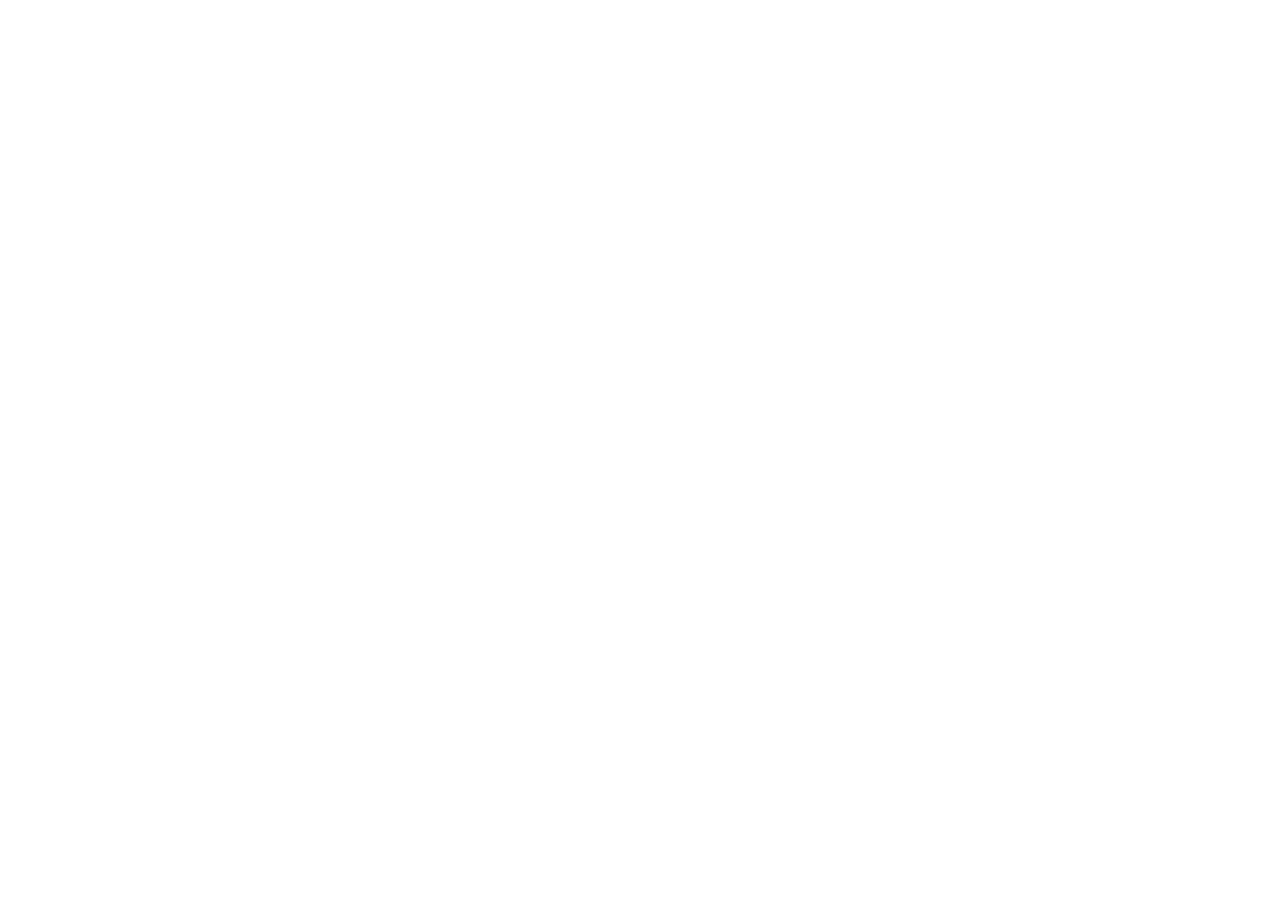
==== index.html @ a41dca9e "M1: repo scaffold — skeleton HTML pages, license, gitignore, README Adds valid <!doctype html> skele" ====
<!doctype html>
<html lang="en">
<head>
  <meta charset="UTF-8">
  <meta name="viewport" content="width=device-width, initial-scale=1">
  <title>Pulse — See the rhythm of your day.</title>
</head>
<body>
</body>
</html>
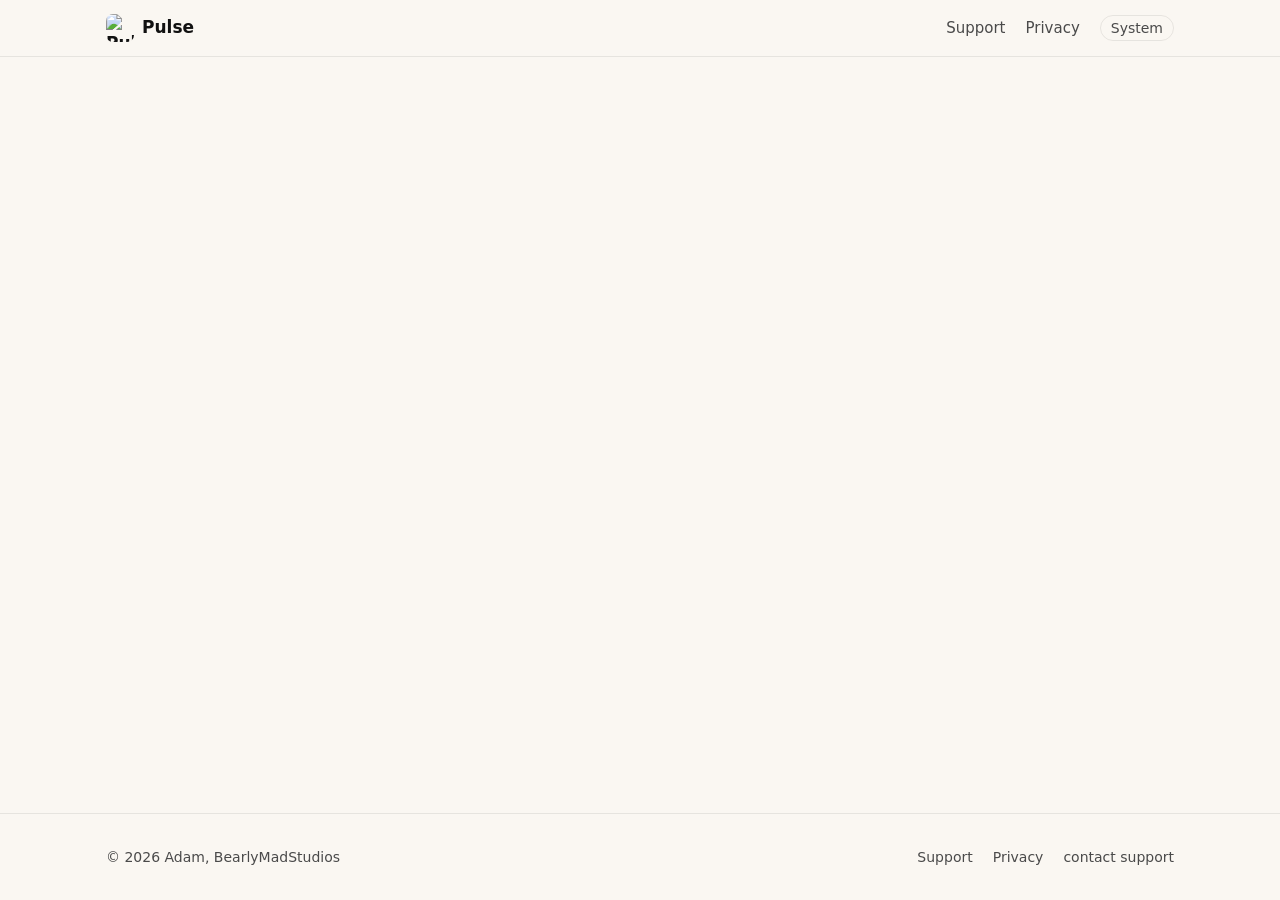
==== commit 5577681b: "M2: design tokens, base styles, shared header/footer Adds styles.css with §4 CSS custom property tok" ====
--- a/index.html
+++ b/index.html
@@ -4,7 +4,43 @@
   <meta charset="UTF-8">
   <meta name="viewport" content="width=device-width, initial-scale=1">
   <title>Pulse — See the rhythm of your day.</title>
+  <link rel="stylesheet" href="styles.css">
 </head>
 <body>
+  <a class="skip-link" href="#main">Skip to content</a>
+
+  <header class="site-header">
+    <div class="container header-inner">
+      <a href="index.html" class="wordmark">
+        <img src="assets/icon-180.png" alt="Pulse app icon" width="28" height="28">
+        <span>Pulse</span>
+      </a>
+      <nav class="site-nav" aria-label="Site navigation">
+        <a href="support.html">Support</a>
+        <a href="privacy.html">Privacy</a>
+        <button class="theme-toggle" aria-label="Toggle color theme">System</button>
+      </nav>
+    </div>
+  </header>
+
+  <main id="main" class="container">
+  </main>
+
+  <footer class="site-footer">
+    <div class="container footer-inner">
+      <p class="copyright">© 2026 Adam, BearlyMadStudios</p>
+      <nav class="footer-nav" aria-label="Footer navigation">
+        <a href="support.html">Support</a>
+        <a href="privacy.html">Privacy</a>
+        <a class="support-email"
+           data-user="pulse.support"
+           data-domain="bearcave.my"
+           href="#">
+          <noscript>Email: pulse.support [at] bearcave.my</noscript>
+          contact support
+        </a>
+      </nav>
+    </div>
+  </footer>
 </body>
 </html>
--- a/styles.css
+++ b/styles.css
@@ -0,0 +1,245 @@
+/* ============================================================
+   Design tokens — light (default)
+   ============================================================ */
+:root {
+  --bg:         #FAF7F2;
+  --fg:         #111111;
+  --fg-muted:   #4A4A4A;
+  --accent:     #FF3B30;
+  --accent-fg:  #FFFFFF;
+  --surface:    #FFFFFF;
+  --border:     rgba(0, 0, 0, 0.08);
+  --radius:     14px;
+  --radius-pill: 999px;
+  --maxw:       1100px;
+}
+
+/* Zero-JS dark path — OS preference */
+@media (prefers-color-scheme: dark) {
+  :root {
+    --bg:       #0E0E10;
+    --fg:       #F4F4F5;
+    --fg-muted: #A1A1AA;
+    --accent:   #FF453A;
+    --surface:  #18181B;
+    --border:   rgba(255, 255, 255, 0.10);
+  }
+}
+
+/* Explicit theme overrides (set by app.js in M3) */
+[data-theme="light"] {
+  --bg:         #FAF7F2;
+  --fg:         #111111;
+  --fg-muted:   #4A4A4A;
+  --accent:     #FF3B30;
+  --surface:    #FFFFFF;
+  --border:     rgba(0, 0, 0, 0.08);
+}
+
+[data-theme="dark"] {
+  --bg:       #0E0E10;
+  --fg:       #F4F4F5;
+  --fg-muted: #A1A1AA;
+  --accent:   #FF453A;
+  --surface:  #18181B;
+  --border:   rgba(255, 255, 255, 0.10);
+}
+
+/* ============================================================
+   Reset
+   ============================================================ */
+*,
+*::before,
+*::after {
+  box-sizing: border-box;
+  margin: 0;
+  padding: 0;
+}
+
+/* ============================================================
+   Base
+   ============================================================ */
+html {
+  font-family: -apple-system, BlinkMacSystemFont, "SF Pro Text", "Segoe UI",
+               system-ui, sans-serif;
+  font-size: 16px;
+  -webkit-text-size-adjust: 100%;
+}
+
+body {
+  background: var(--bg);
+  color: var(--fg);
+  min-height: 100dvh;
+  display: flex;
+  flex-direction: column;
+  line-height: 1.6;
+}
+
+img {
+  max-width: 100%;
+  height: auto;
+  display: block;
+}
+
+a {
+  color: var(--accent);
+}
+
+/* ============================================================
+   Layout helpers
+   ============================================================ */
+.container {
+  max-width: var(--maxw);
+  margin-inline: auto;
+  padding-inline: 1rem;
+}
+
+main {
+  flex: 1;
+  padding-block: 3rem;
+}
+
+/* ============================================================
+   Accessibility — skip link + focus ring
+   ============================================================ */
+.skip-link {
+  position: absolute;
+  left: -9999px;
+  top: auto;
+  width: 1px;
+  height: 1px;
+  overflow: hidden;
+  background: var(--accent);
+  color: var(--accent-fg);
+  padding: 0.5rem 1rem;
+  border-radius: var(--radius);
+  font-weight: 600;
+  text-decoration: none;
+  z-index: 100;
+}
+
+.skip-link:focus {
+  position: fixed;
+  top: 0.75rem;
+  left: 50%;
+  translate: -50% 0;
+  width: auto;
+  height: auto;
+}
+
+:focus-visible {
+  outline: 2px solid var(--accent);
+  outline-offset: 3px;
+}
+
+/* ============================================================
+   Header
+   ============================================================ */
+.site-header {
+  border-bottom: 1px solid var(--border);
+}
+
+.header-inner {
+  display: flex;
+  align-items: center;
+  justify-content: space-between;
+  height: 56px;
+}
+
+.wordmark {
+  display: flex;
+  align-items: center;
+  gap: 8px;
+  text-decoration: none;
+  font-weight: 700;
+  font-size: 1.0625rem;
+  color: var(--fg);
+}
+
+.wordmark img {
+  width: 28px;
+  height: 28px;
+  border-radius: 7px;
+}
+
+.site-nav {
+  display: flex;
+  align-items: center;
+  gap: 1.25rem;
+}
+
+.site-nav a {
+  color: var(--fg-muted);
+  text-decoration: none;
+  font-size: 0.9375rem;
+}
+
+.site-nav a:hover {
+  color: var(--fg);
+}
+
+.theme-toggle {
+  background: none;
+  border: 1px solid var(--border);
+  border-radius: var(--radius-pill);
+  padding: 4px 10px;
+  cursor: pointer;
+  color: var(--fg-muted);
+  font-size: 0.875rem;
+  font-family: inherit;
+}
+
+.theme-toggle:hover {
+  color: var(--fg);
+  border-color: var(--fg-muted);
+}
+
+/* ============================================================
+   Footer
+   ============================================================ */
+.site-footer {
+  border-top: 1px solid var(--border);
+  padding-block: 2rem;
+}
+
+.footer-inner {
+  display: flex;
+  align-items: center;
+  justify-content: space-between;
+  flex-wrap: wrap;
+  gap: 0.75rem;
+}
+
+.copyright {
+  color: var(--fg-muted);
+  font-size: 0.875rem;
+}
+
+.footer-nav {
+  display: flex;
+  gap: 1.25rem;
+  flex-wrap: wrap;
+}
+
+.footer-nav a {
+  color: var(--fg-muted);
+  text-decoration: none;
+  font-size: 0.875rem;
+}
+
+.footer-nav a:hover {
+  color: var(--fg);
+}
+
+/* ============================================================
+   Reduced motion
+   ============================================================ */
+@media (prefers-reduced-motion: reduce) {
+  *,
+  *::before,
+  *::after {
+    animation-duration: 0.01ms !important;
+    animation-iteration-count: 1 !important;
+    transition-duration: 0.01ms !important;
+  }
+}
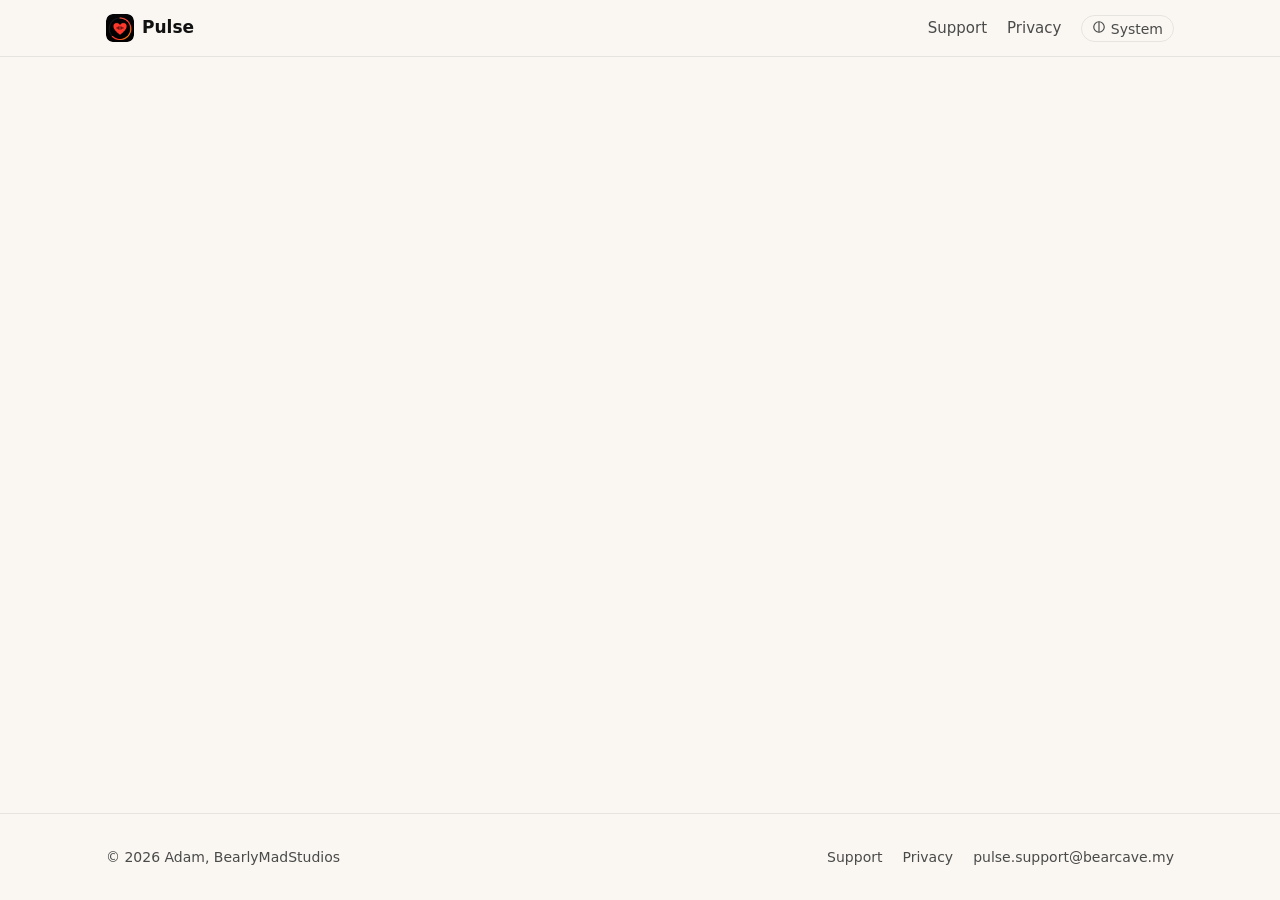
==== commit f0e71bf5: "M3: theme toggle and email reveal (app.js) Adds app.js with three-state System/Light/Dark theme togg" ====
--- a/index.html
+++ b/index.html
@@ -5,6 +5,8 @@
   <meta name="viewport" content="width=device-width, initial-scale=1">
   <title>Pulse — See the rhythm of your day.</title>
   <link rel="stylesheet" href="styles.css">
+  <script>!function(){var t=localStorage.getItem('pulse.theme');if(t==='light'||t==='dark')document.documentElement.setAttribute('data-theme',t)}()</script>
+  <script src="app.js" defer></script>
 </head>
 <body>
   <a class="skip-link" href="#main">Skip to content</a>
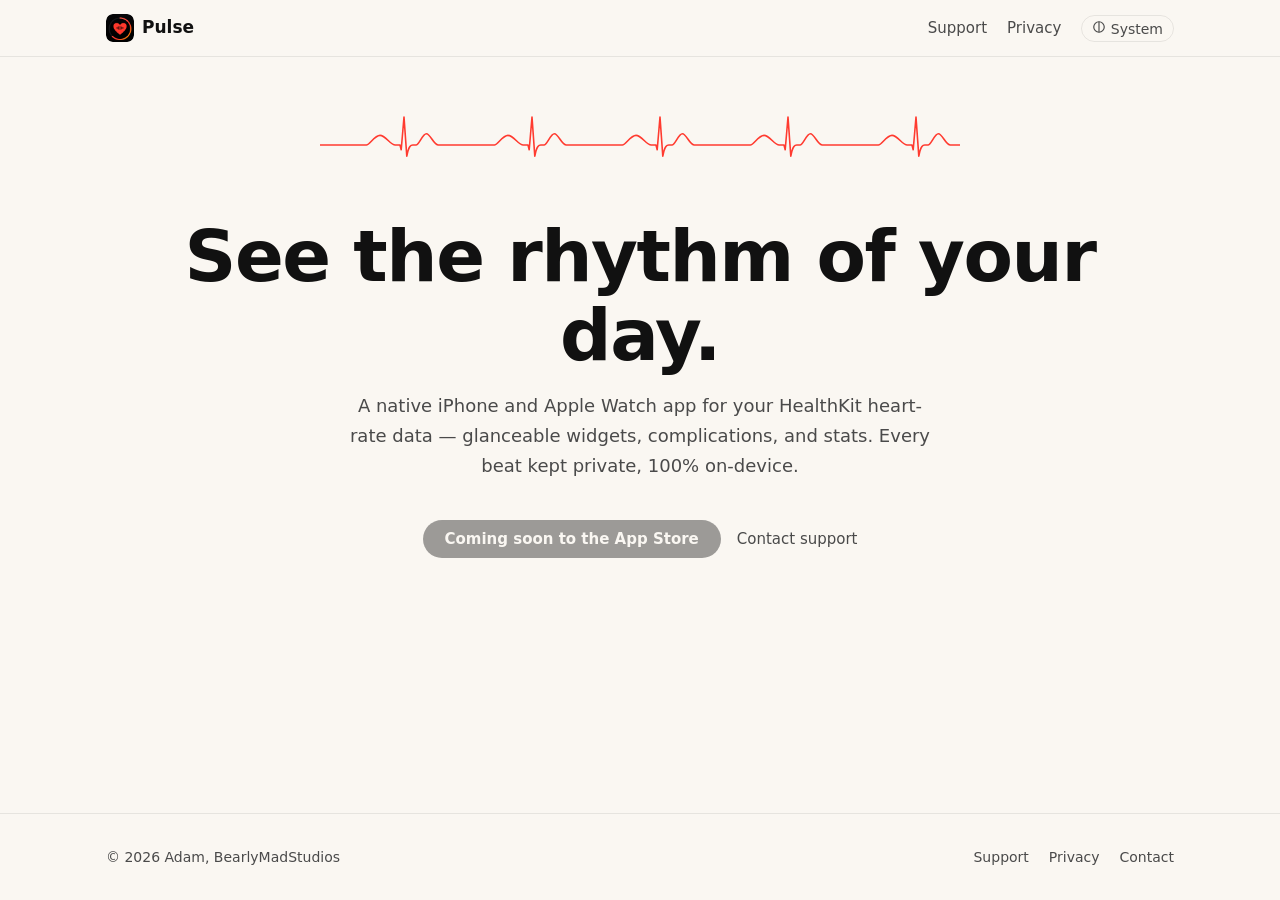
==== commit 731cc629: "M4" ====
--- a/index.html
+++ b/index.html
@@ -26,6 +26,50 @@
   </header>
 
   <main id="main" class="container">
+    <section class="hero">
+
+      <svg class="hero-wave" viewBox="0 0 800 80"
+           preserveAspectRatio="xMidYMid meet"
+           aria-hidden="true" focusable="false">
+        <path
+          d="M0,40 H58 C62,40 68,28 75,28 C82,28 88,40 94,40
+             H100 L101.5,46 L105,5 L108.5,54
+             C111,40 114,40 116,40 H120
+             C124,40 128,26 133,26 C138,26 142,40 148,40 H160
+             H218 C222,40 228,28 235,28 C242,28 248,40 254,40
+             H260 L261.5,46 L265,5 L268.5,54
+             C271,40 274,40 276,40 H280
+             C284,40 288,26 293,26 C298,26 302,40 308,40 H320
+             H378 C382,40 388,28 395,28 C402,28 408,40 414,40
+             H420 L421.5,46 L425,5 L428.5,54
+             C431,40 434,40 436,40 H440
+             C444,40 448,26 453,26 C458,26 462,40 468,40 H480
+             H538 C542,40 548,28 555,28 C562,28 568,40 574,40
+             H580 L581.5,46 L585,5 L588.5,54
+             C591,40 594,40 596,40 H600
+             C604,40 608,26 613,26 C618,26 622,40 628,40 H640
+             H698 C702,40 708,28 715,28 C722,28 728,40 734,40
+             H740 L741.5,46 L745,5 L748.5,54
+             C751,40 754,40 756,40 H760
+             C764,40 768,26 773,26 C778,26 782,40 788,40 H800"
+          fill="none" stroke="var(--accent)"
+          stroke-width="2" stroke-linecap="round" stroke-linejoin="round"/>
+      </svg>
+
+      <h1 class="hero-headline">See the rhythm of your day.</h1>
+
+      <p class="hero-subhead">A native iPhone and Apple Watch app for your
+      HealthKit heart-rate data — glanceable widgets, complications, and stats.
+      Every beat kept private, 100% on-device.</p>
+
+      <div class="hero-actions">
+        <button class="badge-coming-soon" disabled aria-disabled="true">
+          Coming soon to the App Store
+        </button>
+        <a href="support.html" class="hero-support-link">Contact support</a>
+      </div>
+
+    </section>
   </main>
 
   <footer class="site-footer">
@@ -37,9 +81,10 @@
         <a class="support-email"
            data-user="pulse.support"
            data-domain="bearcave.my"
+           data-label="Contact"
            href="#">
           <noscript>Email: pulse.support [at] bearcave.my</noscript>
-          contact support
+          Contact
         </a>
       </nav>
     </div>
--- a/styles.css
+++ b/styles.css
@@ -232,6 +232,78 @@
 }
 
 /* ============================================================
+   Hero
+   ============================================================ */
+@keyframes waveform-pulse {
+  0%, 100% { opacity: 0.55; }
+  50%       { opacity: 1;    }
+}
+
+.hero {
+  padding-bottom: 3rem;
+  text-align: center;
+}
+
+.hero-wave {
+  display: block;
+  width: 100%;
+  max-width: 640px;
+  height: 80px;
+  margin-inline: auto;
+  margin-bottom: 2rem;
+  animation: waveform-pulse 2s ease-in-out infinite;
+}
+
+.hero-headline {
+  font-size: clamp(2.25rem, 6vw, 4.5rem);
+  font-weight: 800;
+  line-height: 1.1;
+  letter-spacing: -0.02em;
+  color: var(--fg);
+  margin-bottom: 1rem;
+}
+
+.hero-subhead {
+  font-size: clamp(1rem, 2.5vw, 1.125rem);
+  color: var(--fg-muted);
+  max-width: 600px;
+  margin-inline: auto;
+  margin-bottom: 2.5rem;
+  line-height: 1.65;
+}
+
+.hero-actions {
+  display: flex;
+  align-items: center;
+  justify-content: center;
+  gap: 1rem;
+  flex-wrap: wrap;
+}
+
+.badge-coming-soon {
+  background: var(--fg);
+  color: var(--bg);
+  border: none;
+  border-radius: var(--radius-pill);
+  padding: 0.625rem 1.375rem;
+  font-size: 0.9375rem;
+  font-weight: 600;
+  font-family: inherit;
+  opacity: 0.4;
+  cursor: not-allowed;
+}
+
+.hero-support-link {
+  font-size: 0.9375rem;
+  color: var(--fg-muted);
+  text-decoration: none;
+}
+
+.hero-support-link:hover {
+  color: var(--fg);
+}
+
+/* ============================================================
    Reduced motion
    ============================================================ */
 @media (prefers-reduced-motion: reduce) {
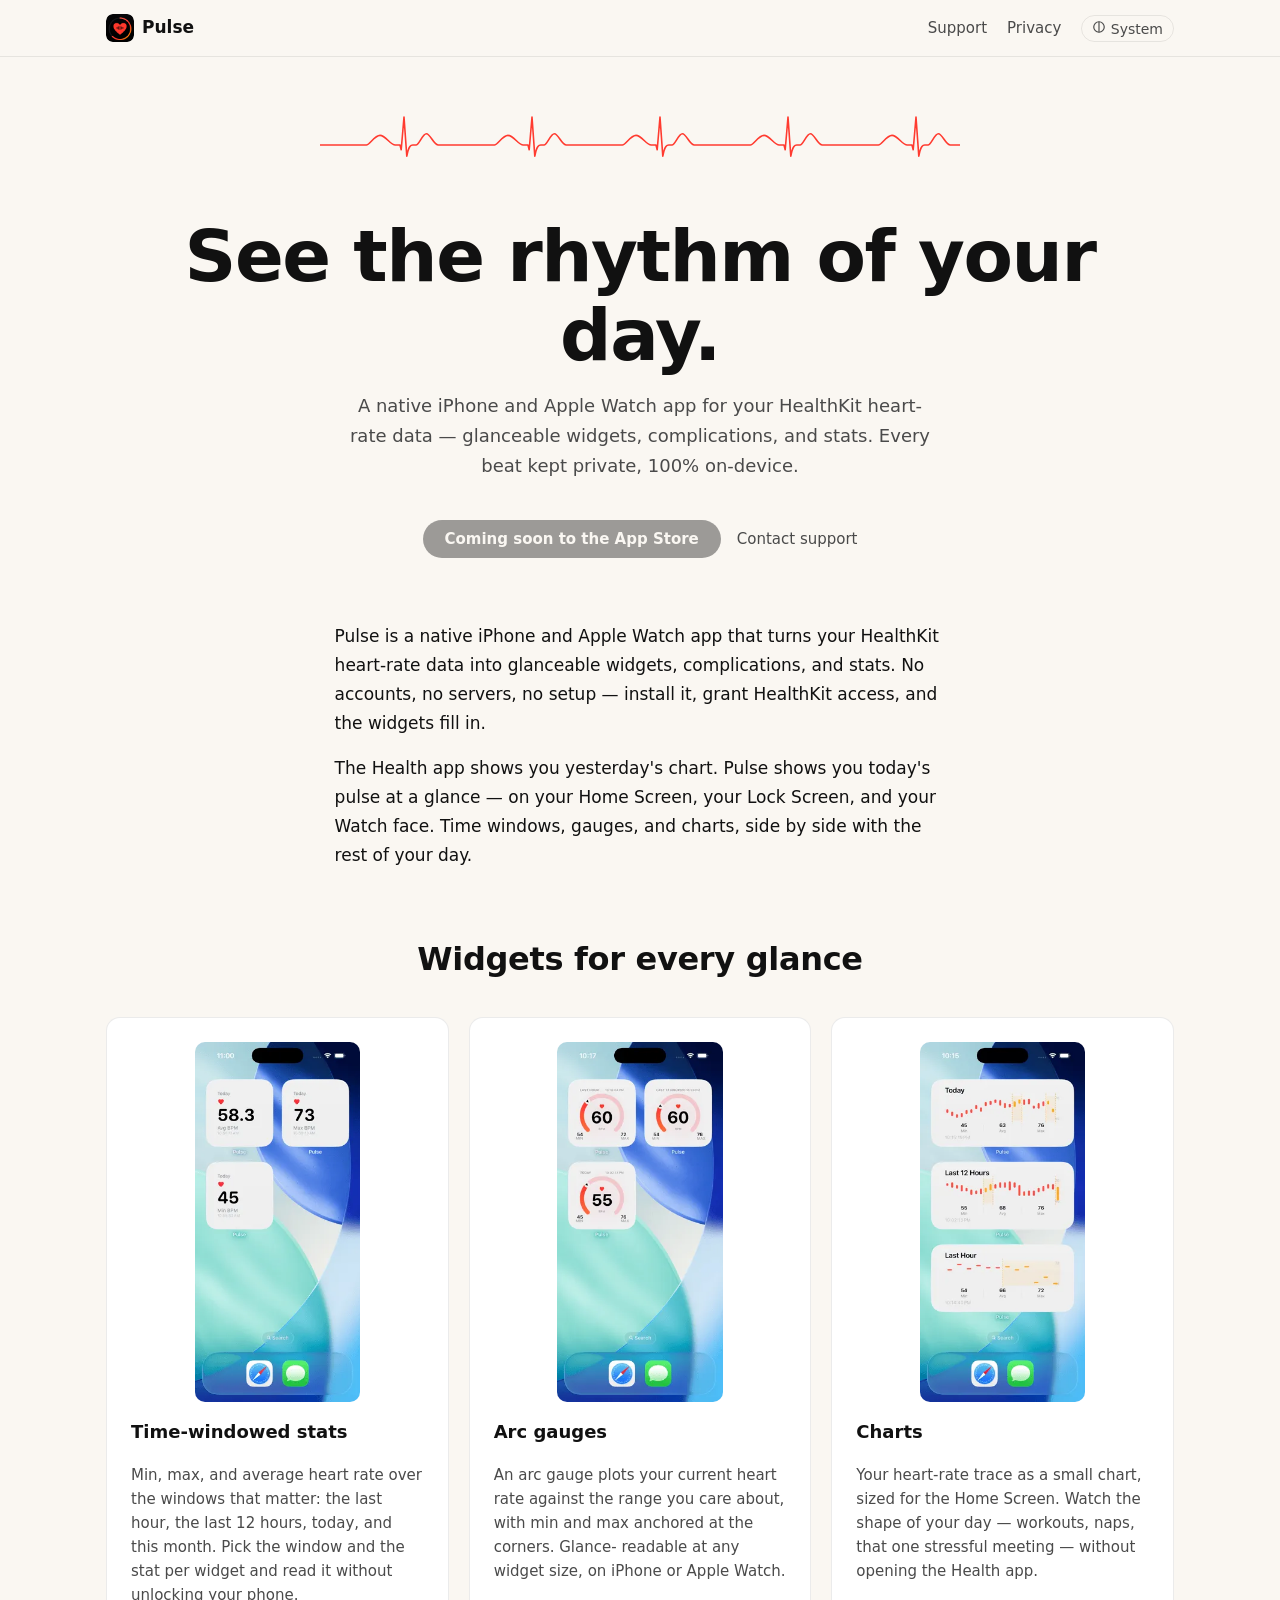
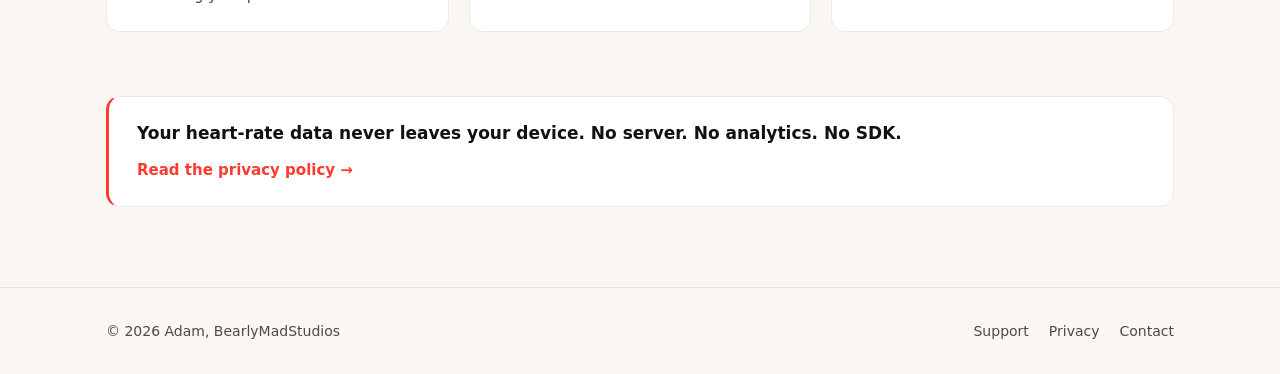
==== commit 32ff004a: "M5." ====
--- a/index.html
+++ b/index.html
@@ -70,6 +70,80 @@
       </div>
 
     </section>
+
+    <section class="intro">
+      <p>Pulse is a native iPhone and Apple Watch app that turns your HealthKit
+      heart-rate data into glanceable widgets, complications, and stats. No
+      accounts, no servers, no setup — install it, grant HealthKit access, and
+      the widgets fill in.</p>
+
+      <p>The Health app shows you yesterday's chart. Pulse shows you today's
+      pulse at a glance — on your Home Screen, your Lock Screen, and your Watch
+      face. Time windows, gauges, and charts, side by side with the rest of
+      your day.</p>
+    </section>
+
+    <section class="features" aria-labelledby="features-heading">
+      <h2 id="features-heading" class="features-heading">Widgets for every glance</h2>
+
+      <div class="features-grid">
+
+        <article class="feature-card">
+          <div class="feature-visual">
+            <picture>
+              <source srcset="assets/screenshots/time-windowed.webp" type="image/webp">
+              <img src="assets/screenshots/time-windowed.png"
+                   alt="Three small Home Screen widgets showing today's average, maximum, and minimum heart rate — 58.3, 73, and 45 BPM."
+                   width="276" height="600" loading="lazy" decoding="async">
+            </picture>
+          </div>
+          <h3>Time-windowed stats</h3>
+          <p>Min, max, and average heart rate over the windows that matter:
+          the last hour, the last 12 hours, today, and this month. Pick the
+          window and the stat per widget and read it without unlocking your
+          phone.</p>
+        </article>
+
+        <article class="feature-card">
+          <div class="feature-visual">
+            <picture>
+              <source srcset="assets/screenshots/arc-gauges.webp" type="image/webp">
+              <img src="assets/screenshots/arc-gauges.png"
+                   alt="Three arc-gauge widgets on a Home Screen showing 60 BPM over the last hour, 60 BPM over the last 12 hours, and 55 BPM today, each with min and max readings underneath."
+                   width="276" height="600" loading="lazy" decoding="async">
+            </picture>
+          </div>
+          <h3>Arc gauges</h3>
+          <p>An arc gauge plots your current heart rate against the range
+          you care about, with min and max anchored at the corners. Glance-
+          readable at any widget size, on iPhone or Apple Watch.</p>
+        </article>
+
+        <article class="feature-card">
+          <div class="feature-visual">
+            <picture>
+              <source srcset="assets/screenshots/charts.webp" type="image/webp">
+              <img src="assets/screenshots/charts.png"
+                   alt="Three chart widgets on a Home Screen showing heart-rate traces for today, the last 12 hours, and the last hour, each with min, average, and max BPM beneath the chart."
+                   width="276" height="600" loading="lazy" decoding="async">
+            </picture>
+          </div>
+          <h3>Charts</h3>
+          <p>Your heart-rate trace as a small chart, sized for the Home
+          Screen. Watch the shape of your day — workouts, naps, that one
+          stressful meeting — without opening the Health app.</p>
+        </article>
+
+      </div>
+    </section>
+
+    <aside class="privacy-callout" aria-labelledby="privacy-callout-heading">
+      <p id="privacy-callout-heading" class="privacy-callout-quote">
+        Your heart-rate data never leaves your device. No server. No analytics.
+        No SDK.
+      </p>
+      <a class="privacy-callout-link" href="privacy.html">Read the privacy policy →</a>
+    </aside>
   </main>
 
   <footer class="site-footer">
--- a/styles.css
+++ b/styles.css
@@ -304,6 +304,127 @@
 }
 
 /* ============================================================
+   Intro — §5.1.3
+   ============================================================ */
+.intro {
+  max-width: 60ch;
+  margin-inline: auto;
+  padding-block: 1rem 3rem;
+  display: flex;
+  flex-direction: column;
+  gap: 1rem;
+  color: var(--fg);
+}
+
+.intro p {
+  font-size: 1.0625rem;
+  line-height: 1.7;
+}
+
+/* ============================================================
+   Features — §5.1.4
+   ============================================================ */
+.features {
+  padding-block: 1rem 3rem;
+}
+
+.features-heading {
+  font-size: clamp(1.5rem, 3vw, 2rem);
+  font-weight: 700;
+  letter-spacing: -0.01em;
+  margin-bottom: 2rem;
+  text-align: center;
+}
+
+.features-grid {
+  display: grid;
+  grid-template-columns: 1fr;
+  gap: 1.25rem;
+  scroll-snap-type: y mandatory;
+}
+
+.feature-card {
+  background: var(--surface);
+  border: 1px solid var(--border);
+  border-radius: var(--radius);
+  padding: 1.5rem;
+  display: flex;
+  flex-direction: column;
+  gap: 1rem;
+  scroll-snap-align: start;
+}
+
+.feature-card h3 {
+  font-size: 1.125rem;
+  font-weight: 700;
+  color: var(--fg);
+}
+
+.feature-card p {
+  color: var(--fg-muted);
+  font-size: 0.9375rem;
+  line-height: 1.6;
+}
+
+.feature-visual {
+  display: flex;
+  align-items: center;
+  justify-content: center;
+  min-height: 200px;
+}
+
+.feature-visual img {
+  max-height: 360px;
+  width: auto;
+  border-radius: 10px;
+}
+
+@media (min-width: 720px) {
+  .features-grid {
+    grid-template-columns: repeat(3, 1fr);
+    scroll-snap-type: none;
+  }
+
+  .feature-visual {
+    min-height: 240px;
+  }
+}
+
+/* ============================================================
+   Privacy callout — §5.1.5
+   ============================================================ */
+.privacy-callout {
+  margin-block: 1rem 2rem;
+  padding: 1.5rem 1.75rem;
+  background: var(--surface);
+  border: 1px solid var(--border);
+  border-left: 3px solid var(--accent);
+  border-radius: var(--radius);
+  display: flex;
+  flex-direction: column;
+  gap: 0.75rem;
+}
+
+.privacy-callout-quote {
+  font-size: 1.0625rem;
+  font-weight: 600;
+  color: var(--fg);
+  line-height: 1.5;
+}
+
+.privacy-callout-link {
+  font-size: 0.9375rem;
+  color: var(--accent);
+  text-decoration: none;
+  font-weight: 600;
+  align-self: flex-start;
+}
+
+.privacy-callout-link:hover {
+  text-decoration: underline;
+}
+
+/* ============================================================
    Reduced motion
    ============================================================ */
 @media (prefers-reduced-motion: reduce) {
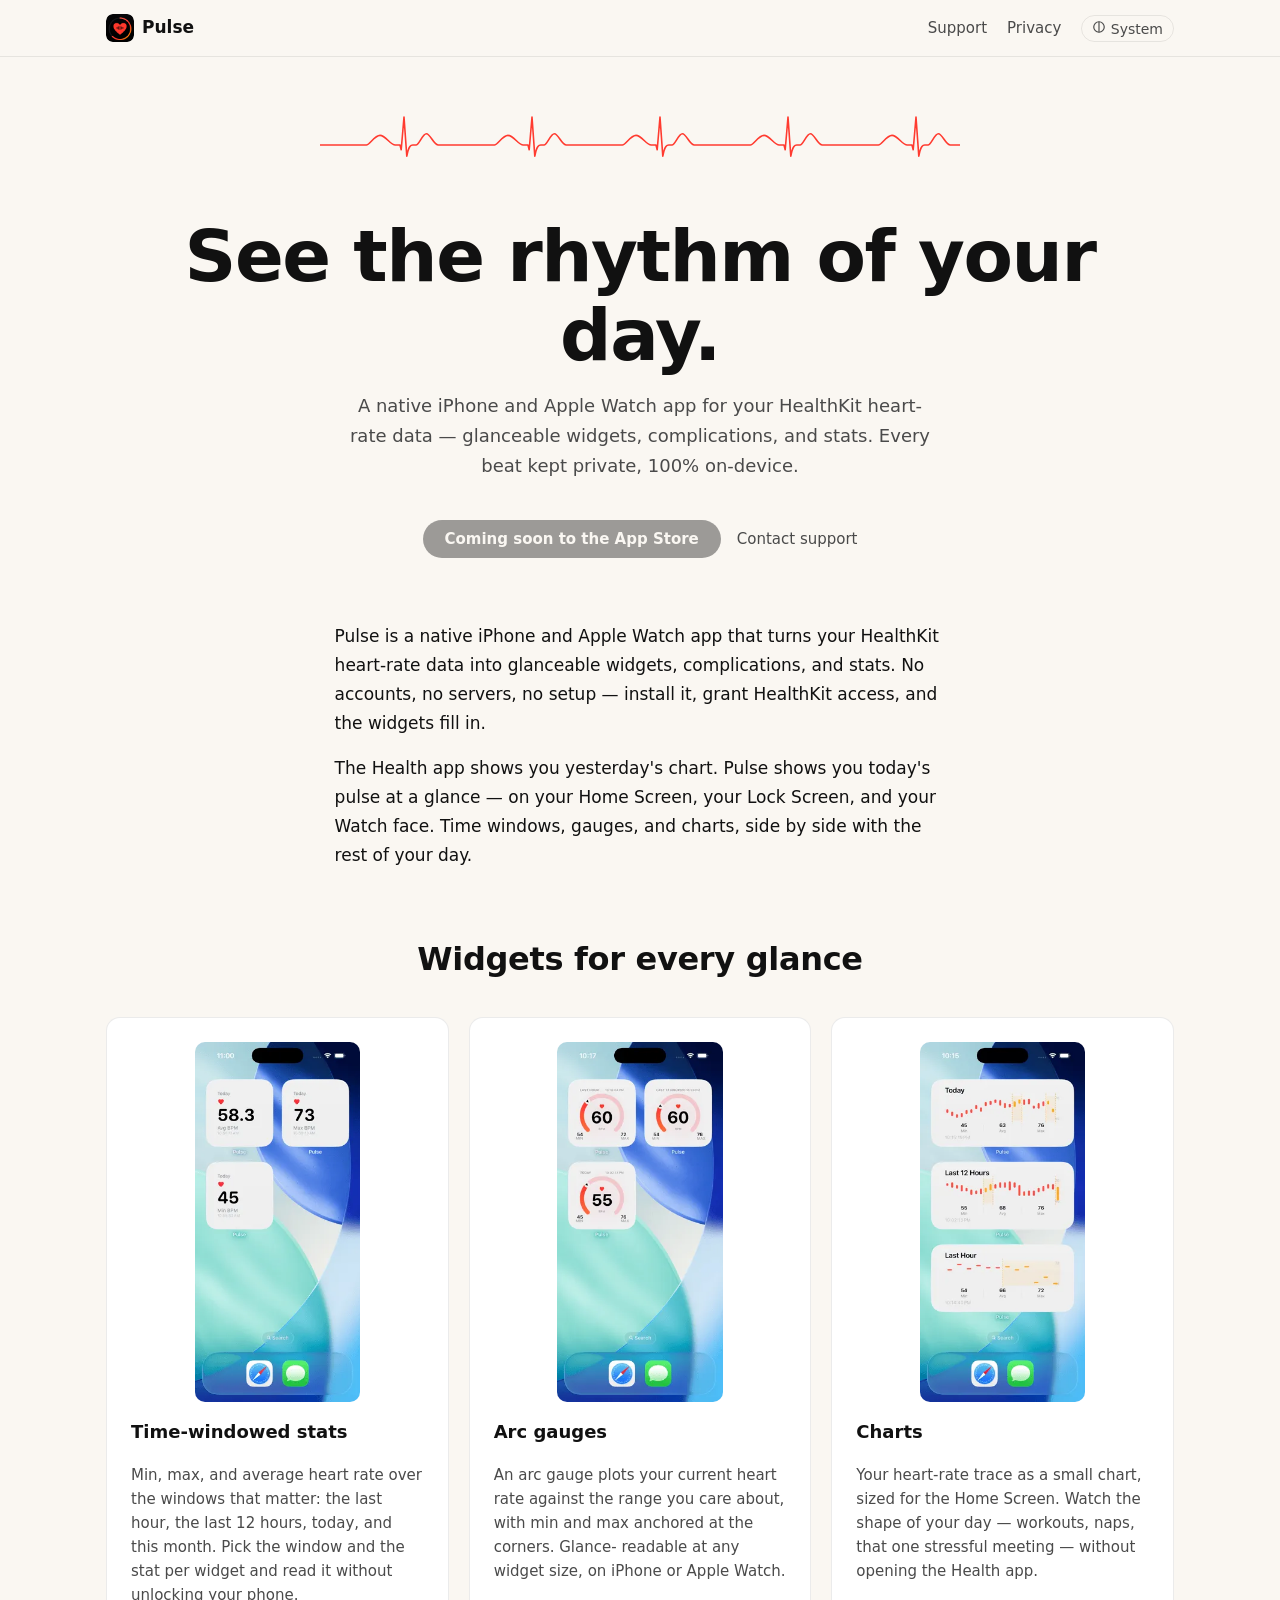
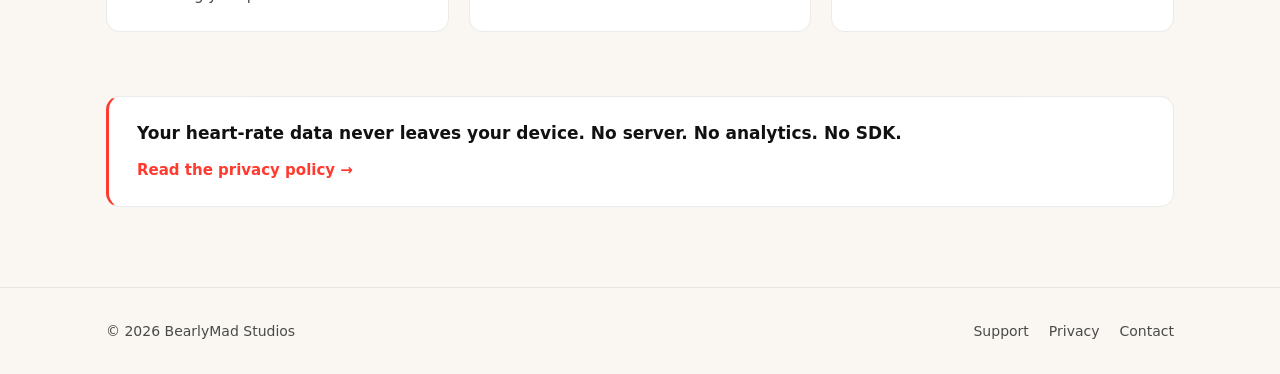
==== commit ffb4db0a: "Update copyright statement" ====
--- a/index.html
+++ b/index.html
@@ -148,7 +148,7 @@
 
   <footer class="site-footer">
     <div class="container footer-inner">
-      <p class="copyright">© 2026 Adam, BearlyMadStudios</p>
+      <p class="copyright">© 2026 BearlyMad Studios</p>
       <nav class="footer-nav" aria-label="Footer navigation">
         <a href="support.html">Support</a>
         <a href="privacy.html">Privacy</a>
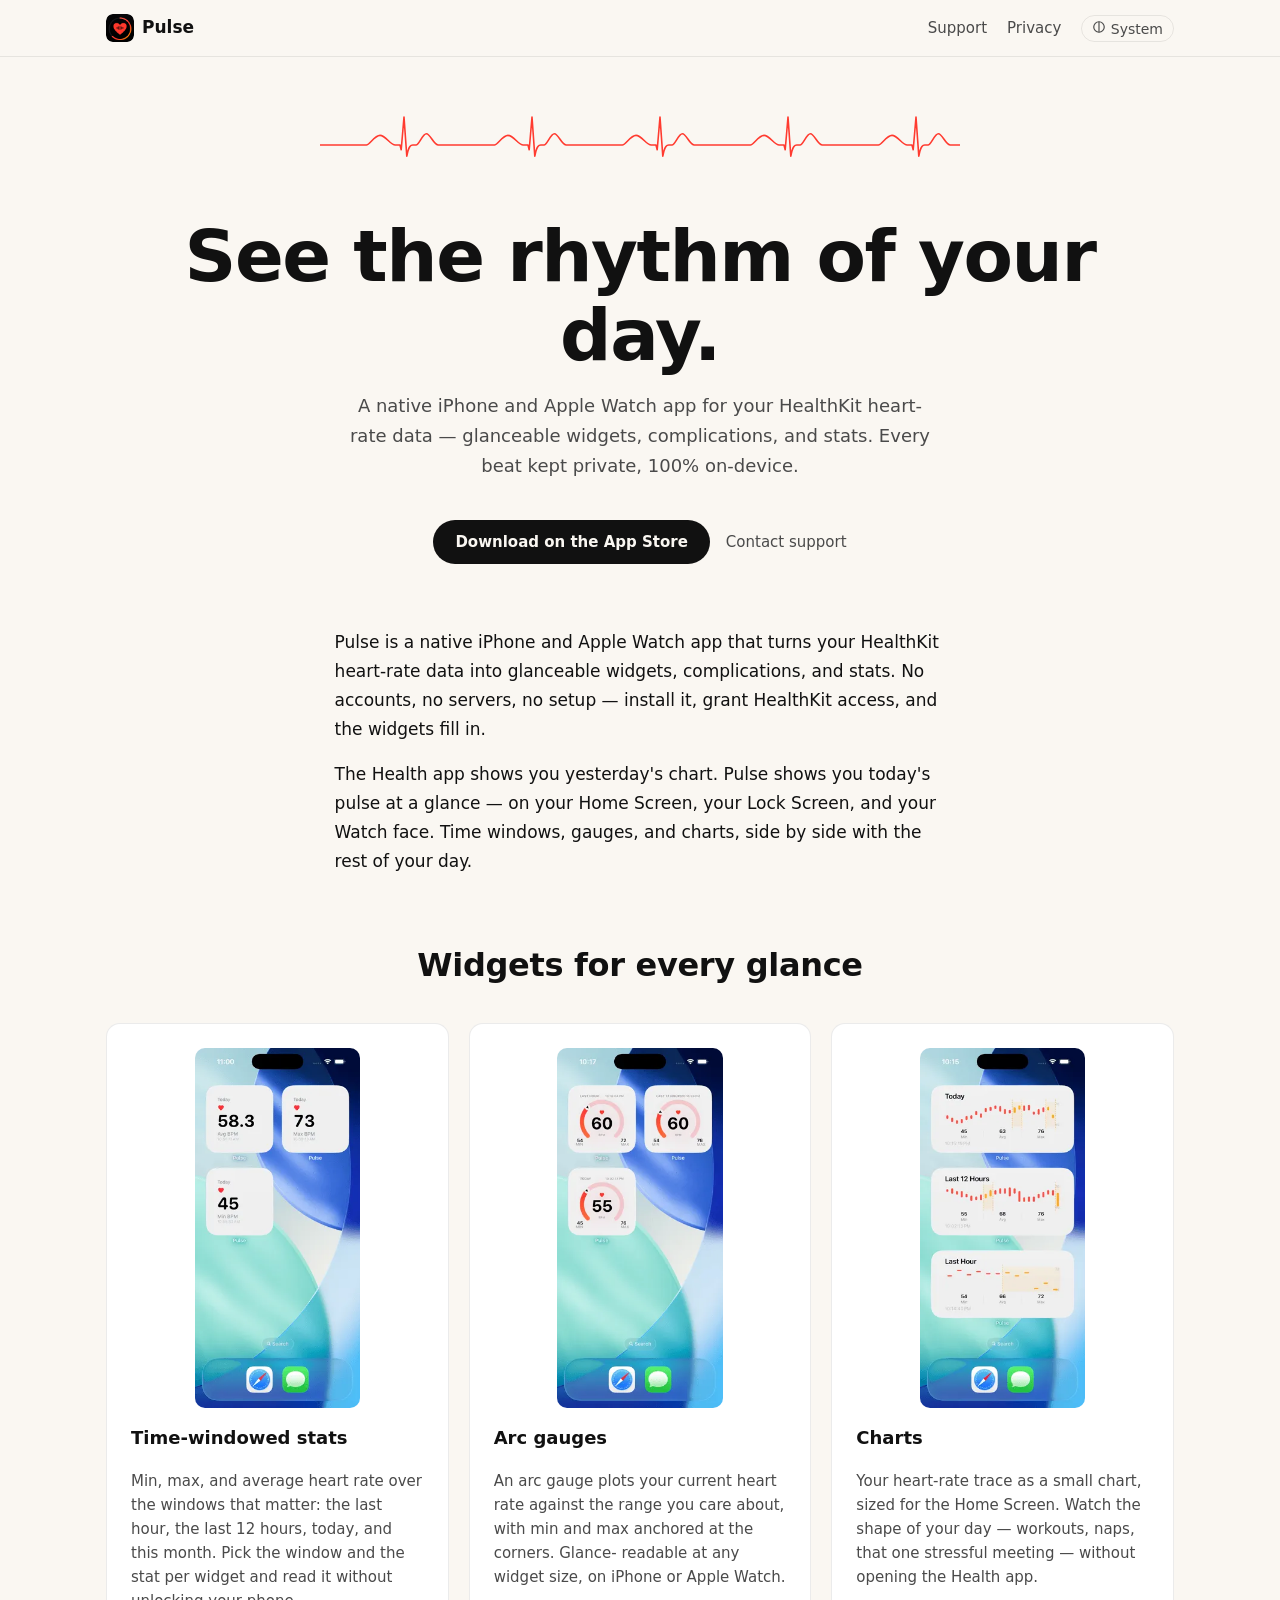
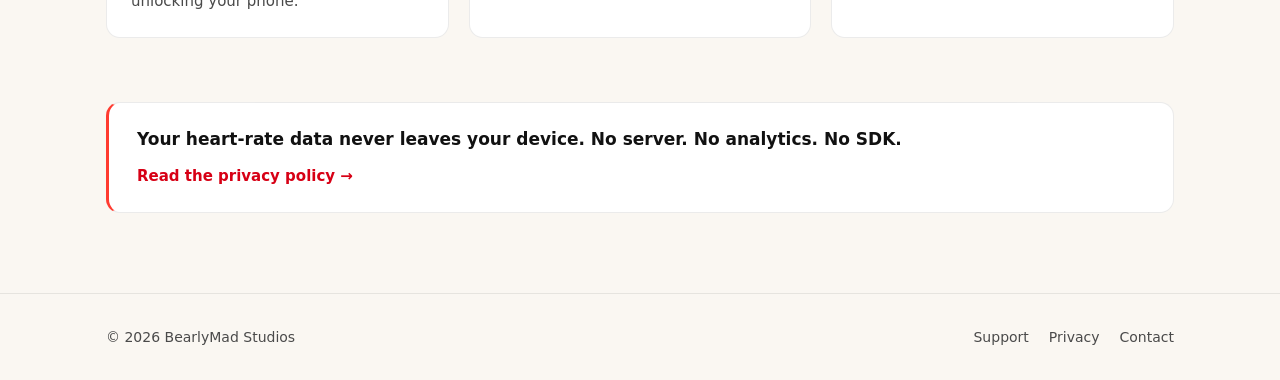
==== commit b0358da6: "Update the skills, update the button to link to the app store." ====
--- a/index.html
+++ b/index.html
@@ -4,6 +4,29 @@
   <meta charset="UTF-8">
   <meta name="viewport" content="width=device-width, initial-scale=1">
   <title>Pulse — See the rhythm of your day.</title>
+  <meta name="description" content="Pulse turns your HealthKit heart-rate data into glanceable iPhone and Apple Watch widgets, complications, and charts — every beat private, 100% on-device.">
+  <link rel="canonical" href="https://pulse.bearcave.my/">
+
+  <meta name="theme-color" content="#FF3B30" media="(prefers-color-scheme: light)">
+  <meta name="theme-color" content="#FF453A" media="(prefers-color-scheme: dark)">
+
+  <meta property="og:type" content="website">
+  <meta property="og:site_name" content="Pulse">
+  <meta property="og:title" content="Pulse — See the rhythm of your day.">
+  <meta property="og:description" content="Pulse turns your HealthKit heart-rate data into glanceable iPhone and Apple Watch widgets, complications, and charts — every beat private, 100% on-device.">
+  <meta property="og:url" content="https://pulse.bearcave.my/">
+  <meta property="og:image" content="https://pulse.bearcave.my/assets/og-image.png">
+  <meta property="og:image:width" content="1200">
+  <meta property="og:image:height" content="630">
+
+  <meta name="twitter:card" content="summary_large_image">
+  <meta name="twitter:title" content="Pulse — See the rhythm of your day.">
+  <meta name="twitter:description" content="Pulse turns your HealthKit heart-rate data into glanceable iPhone and Apple Watch widgets, complications, and charts — every beat private, 100% on-device.">
+  <meta name="twitter:image" content="https://pulse.bearcave.my/assets/og-image.png">
+
+  <link rel="icon" type="image/png" sizes="32x32" href="assets/favicon-32.png">
+  <link rel="icon" type="image/png" sizes="16x16" href="assets/favicon-16.png">
+  <link rel="apple-touch-icon" href="assets/icon-180.png">
   <link rel="stylesheet" href="styles.css">
   <script>!function(){var t=localStorage.getItem('pulse.theme');if(t==='light'||t==='dark')document.documentElement.setAttribute('data-theme',t)}()</script>
   <script src="app.js" defer></script>
@@ -63,9 +86,10 @@
       Every beat kept private, 100% on-device.</p>
 
       <div class="hero-actions">
-        <button class="badge-coming-soon" disabled aria-disabled="true">
-          Coming soon to the App Store
-        </button>
+        <a href="https://apps.apple.com/my/app/pulse-heart-stats/id6766077332"
+           class="badge-app-store">
+          Download on the App Store
+        </a>
         <a href="support.html" class="hero-support-link">Contact support</a>
       </div>
 
--- a/styles.css
+++ b/styles.css
@@ -6,6 +6,7 @@
   --fg:         #111111;
   --fg-muted:   #4A4A4A;
   --accent:     #FF3B30;
+  --accent-text: #D70015;  /* AA-safe red for text/links on light bg */
   --accent-fg:  #FFFFFF;
   --surface:    #FFFFFF;
   --border:     rgba(0, 0, 0, 0.08);
@@ -21,6 +22,7 @@
     --fg:       #F4F4F5;
     --fg-muted: #A1A1AA;
     --accent:   #FF453A;
+    --accent-text: #FF453A;  /* already AA on dark bg */
     --surface:  #18181B;
     --border:   rgba(255, 255, 255, 0.10);
   }
@@ -32,6 +34,7 @@
   --fg:         #111111;
   --fg-muted:   #4A4A4A;
   --accent:     #FF3B30;
+  --accent-text: #D70015;
   --surface:    #FFFFFF;
   --border:     rgba(0, 0, 0, 0.08);
 }
@@ -41,6 +44,7 @@
   --fg:       #F4F4F5;
   --fg-muted: #A1A1AA;
   --accent:   #FF453A;
+  --accent-text: #FF453A;
   --surface:  #18181B;
   --border:   rgba(255, 255, 255, 0.10);
 }
@@ -69,6 +73,7 @@
 body {
   background: var(--bg);
   color: var(--fg);
+  min-height: 100vh;   /* fallback for Safari < 15.4 */
   min-height: 100dvh;
   display: flex;
   flex-direction: column;
@@ -82,7 +87,7 @@
 }
 
 a {
-  color: var(--accent);
+  color: var(--accent-text);
 }
 
 /* ============================================================
@@ -109,7 +114,7 @@
   width: 1px;
   height: 1px;
   overflow: hidden;
-  background: var(--accent);
+  background: var(--accent-text);
   color: var(--accent-fg);
   padding: 0.5rem 1rem;
   border-radius: var(--radius);
@@ -280,7 +285,7 @@
   flex-wrap: wrap;
 }
 
-.badge-coming-soon {
+.badge-app-store {
   background: var(--fg);
   color: var(--bg);
   border: none;
@@ -289,8 +294,12 @@
   font-size: 0.9375rem;
   font-weight: 600;
   font-family: inherit;
-  opacity: 0.4;
-  cursor: not-allowed;
+  text-decoration: none;
+  display: inline-block;
+}
+
+.badge-app-store:hover {
+  opacity: 0.85;
 }
 
 .hero-support-link {
@@ -414,13 +423,201 @@
 
 .privacy-callout-link {
   font-size: 0.9375rem;
-  color: var(--accent);
+  color: var(--accent-text);
   text-decoration: none;
   font-weight: 600;
   align-self: flex-start;
 }
 
 .privacy-callout-link:hover {
+  text-decoration: underline;
+}
+
+/* ============================================================
+   Support page — §5.2 / M6
+   ============================================================ */
+.support-page {
+  max-width: 720px;
+  display: flex;
+  flex-direction: column;
+  gap: 2.5rem;
+}
+
+.support-intro h1 {
+  font-size: clamp(2rem, 5vw, 2.75rem);
+  font-weight: 800;
+  letter-spacing: -0.02em;
+  line-height: 1.15;
+  margin-bottom: 1rem;
+}
+
+.support-intro p {
+  font-size: 1.0625rem;
+  color: var(--fg-muted);
+  line-height: 1.65;
+}
+
+.support-callout {
+  padding: 1.5rem 1.75rem;
+  background: var(--surface);
+  border: 1px solid var(--border);
+  border-left: 3px solid var(--accent);
+  border-radius: var(--radius);
+  display: flex;
+  flex-direction: column;
+  gap: 0.75rem;
+}
+
+.support-callout h2 {
+  font-size: 1.25rem;
+  font-weight: 700;
+  color: var(--fg);
+}
+
+.support-callout p {
+  font-size: 0.9375rem;
+  line-height: 1.6;
+  color: var(--fg);
+}
+
+.support-callout strong {
+  color: var(--fg);
+  font-weight: 600;
+}
+
+.support-callout-note {
+  color: var(--fg-muted);
+  font-size: 0.875rem !important;
+}
+
+.support-callout code,
+.faq-item code {
+  font-family: ui-monospace, SFMono-Regular, "SF Mono", Menlo, monospace;
+  font-size: 0.875em;
+  background: var(--bg);
+  padding: 0.05em 0.35em;
+  border-radius: 4px;
+  border: 1px solid var(--border);
+}
+
+.faq h2,
+.support-fallback h2,
+.privacy-page h2 {
+  font-size: clamp(1.25rem, 3vw, 1.5rem);
+  font-weight: 700;
+  letter-spacing: -0.01em;
+  margin-bottom: 1rem;
+  color: var(--fg);
+}
+
+.faq {
+  display: flex;
+  flex-direction: column;
+  gap: 0.5rem;
+}
+
+.faq-item {
+  background: var(--surface);
+  border: 1px solid var(--border);
+  border-radius: var(--radius);
+  padding: 0;
+  overflow: hidden;
+}
+
+.faq-item summary {
+  list-style: none;
+  cursor: pointer;
+  padding: 1rem 1.25rem;
+  font-weight: 600;
+  font-size: 0.9375rem;
+  color: var(--fg);
+  display: flex;
+  align-items: center;
+  justify-content: space-between;
+  gap: 1rem;
+}
+
+.faq-item summary::-webkit-details-marker {
+  display: none;
+}
+
+.faq-item summary::after {
+  content: "+";
+  font-weight: 400;
+  font-size: 1.25rem;
+  line-height: 1;
+  color: var(--fg-muted);
+  transition: transform 150ms ease;
+}
+
+.faq-item[open] summary::after {
+  content: "−";
+}
+
+.faq-item summary:hover {
+  color: var(--accent-text);
+}
+
+.faq-item > p {
+  padding: 0 1.25rem 1rem;
+  color: var(--fg-muted);
+  font-size: 0.9375rem;
+  line-height: 1.65;
+}
+
+.support-fallback p {
+  font-size: 0.9375rem;
+  line-height: 1.65;
+  color: var(--fg-muted);
+}
+
+.support-fallback .support-email {
+  color: var(--accent-text);
+  font-weight: 600;
+  text-decoration: none;
+  word-break: break-word;
+}
+
+.support-fallback .support-email:hover {
+  text-decoration: underline;
+}
+
+/* ============================================================
+   Privacy page — §5.3 / M7
+   ============================================================ */
+.privacy-effective {
+  font-size: 0.875rem !important;
+  color: var(--fg-muted);
+}
+
+.privacy-page section p {
+  font-size: 0.9375rem;
+  line-height: 1.65;
+  color: var(--fg-muted);
+}
+
+.privacy-page code {
+  font-family: ui-monospace, SFMono-Regular, "SF Mono", Menlo, monospace;
+  font-size: 0.875em;
+  background: var(--bg);
+  padding: 0.05em 0.35em;
+  border-radius: 4px;
+  border: 1px solid var(--border);
+}
+
+.privacy-page strong {
+  color: var(--fg);
+  font-weight: 600;
+}
+
+.privacy-page .support-email {
+  color: var(--accent-text);
+  font-weight: 600;
+  text-decoration: none;
+  word-break: break-word;
+}
+
+.privacy-page .support-email:hover {
   text-decoration: underline;
 }
 
